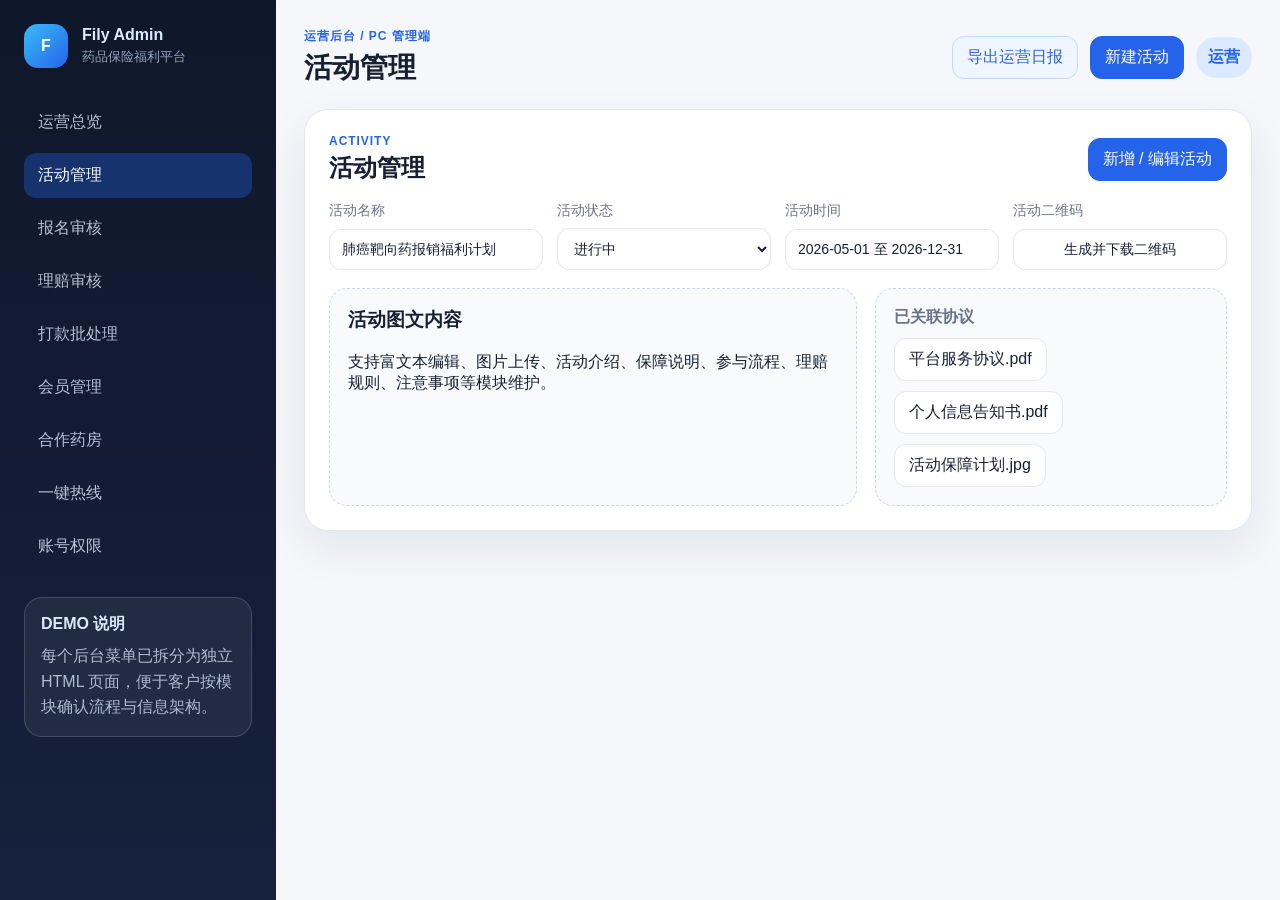
==== activities.html @ b3615c66 "Split admin demo into standalone pages" ====
<!doctype html>
<html lang="zh-CN">
<head>
  <meta charset="utf-8">
  <meta name="viewport" content="width=device-width, initial-scale=1">
  <title>活动管理 · 药品保险报销活动福利平台</title>
  <link rel="stylesheet" href="assets/styles.css">
</head>
<body data-page="activities">
  <div class="app-shell">
    <aside class="sidebar" aria-label="后台菜单">
      <div class="brand">
        <span class="brand-mark">F</span>
        <div>
          <strong>Fily Admin</strong>
          <small>药品保险福利平台</small>
        </div>
      </div>
      <nav class="menu">
        <a data-page="dashboard" href="index.html">运营总览</a>
        <a data-page="activities" href="activities.html">活动管理</a>
        <a data-page="enrollments" href="enrollments.html">报名审核</a>
        <a data-page="claims" href="claims.html">理赔审核</a>
        <a data-page="payments" href="payments.html">打款批处理</a>
        <a data-page="members" href="members.html">会员管理</a>
        <a data-page="pharmacies" href="pharmacies.html">合作药房</a>
        <a data-page="hotline" href="hotline.html">一键热线</a>
        <a data-page="permissions" href="permissions.html">账号权限</a>
      </nav>
      <div class="sidebar-card">
        <span>DEMO 说明</span>
        <p>每个后台菜单已拆分为独立 HTML 页面，便于客户按模块确认流程与信息架构。</p>
      </div>
    </aside>

    <main class="main">
      <header class="topbar">
        <div>
          <p class="eyebrow">运营后台 / PC 管理端</p>
          <h1>活动管理</h1>
        </div>
        <div class="top-actions">
          <button class="btn ghost">导出运营日报</button>
          <button class="btn primary">新建活动</button>
          <div class="avatar">运营</div>
        </div>
      </header>

      <section id="activities" class="panel">
        <div class="section-head">
          <div><p class="eyebrow">Activity</p><h2>活动管理</h2></div>
          <button class="btn primary">新增 / 编辑活动</button>
        </div>
        <div class="form-grid compact">
          <label>活动名称<input value="肺癌靶向药报销福利计划"></label>
          <label>活动状态<select><option>进行中</option><option>未发布</option><option>已结束</option></select></label>
          <label>活动时间<input value="2026-05-01 至 2026-12-31"></label>
          <label>活动二维码<button class="btn block">生成并下载二维码</button></label>
        </div>
        <div class="editor-preview">
          <div>
            <h3>活动图文内容</h3>
            <p>支持富文本编辑、图片上传、活动介绍、保障说明、参与流程、理赔规则、注意事项等模块维护。</p>
          </div>
          <div class="protocol-list">
            <span>已关联协议</span>
            <button>平台服务协议.pdf</button><button>个人信息告知书.pdf</button><button>活动保障计划.jpg</button>
          </div>
        </div>
      </section>
    </main>
  </div>
  <script src="assets/app.js"></script>
</body>
</html>
---- assets/styles.css ----
:root {
  --bg: #f5f7fb;
  --card: #ffffff;
  --line: #e5e7eb;
  --text: #172033;
  --muted: #697386;
  --primary: #2563eb;
  --primary-dark: #1d4ed8;
  --success: #059669;
  --warning: #d97706;
  --danger: #dc2626;
  --info: #0891b2;
  --shadow: 0 18px 45px rgba(15, 23, 42, 0.08);
}

* { box-sizing: border-box; }
html { scroll-behavior: smooth; }
body {
  margin: 0;
  color: var(--text);
  background: var(--bg);
  font-family: "Inter", "PingFang SC", "Microsoft YaHei", Arial, sans-serif;
}
button, input, select { font: inherit; }
button { cursor: pointer; }

.app-shell { display: flex; min-height: 100vh; }
.sidebar {
  position: fixed;
  inset: 0 auto 0 0;
  width: 276px;
  padding: 24px;
  color: #dbeafe;
  background: linear-gradient(180deg, #0f172a 0%, #16213d 100%);
  overflow-y: auto;
}
.brand { display: flex; gap: 14px; align-items: center; margin-bottom: 32px; }
.brand-mark {
  display: grid;
  width: 44px;
  height: 44px;
  place-items: center;
  border-radius: 14px;
  color: white;
  background: linear-gradient(135deg, #38bdf8, #2563eb);
  font-weight: 800;
}
.brand strong, .brand small { display: block; }
.brand small { color: #93a4bd; margin-top: 4px; }
.menu { display: grid; gap: 8px; }
.menu a {
  color: #b6c2d6;
  text-decoration: none;
  padding: 12px 14px;
  border-radius: 12px;
  transition: 0.2s ease;
}
.menu a:hover, .menu a.active { color: white; background: rgba(37, 99, 235, 0.34); }
.sidebar-card {
  margin-top: 28px;
  padding: 16px;
  border: 1px solid rgba(148, 163, 184, 0.28);
  border-radius: 18px;
  background: rgba(255, 255, 255, 0.06);
}
.sidebar-card span { font-weight: 700; }
.sidebar-card p { color: #aebbd0; line-height: 1.6; margin: 8px 0 0; }

.main { width: calc(100% - 276px); margin-left: 276px; padding: 28px; }
.topbar { display: flex; justify-content: space-between; align-items: center; gap: 20px; margin-bottom: 22px; }
.topbar h1 { margin: 4px 0 0; font-size: 28px; }
.top-actions { display: flex; align-items: center; gap: 12px; }
.avatar { padding: 10px 12px; border-radius: 999px; background: #dbeafe; color: var(--primary); font-weight: 700; }
.eyebrow { margin: 0; color: var(--primary); text-transform: uppercase; letter-spacing: 0.08em; font-size: 12px; font-weight: 800; }

.panel, .stat-card {
  background: var(--card);
  border: 1px solid var(--line);
  border-radius: 24px;
  box-shadow: var(--shadow);
}
.panel { padding: 24px; margin-bottom: 22px; }
.hero-panel { display: flex; justify-content: space-between; align-items: center; gap: 24px; background: radial-gradient(circle at right, #dbeafe 0, #fff 45%); }
.hero-copy h2 { max-width: 760px; font-size: 32px; line-height: 1.25; margin: 10px 0; }
.hero-copy p:last-child { color: var(--muted); line-height: 1.8; margin-bottom: 0; }
.hero-status { display: grid; gap: 10px; min-width: 160px; }
.status-pill, .tag { display: inline-flex; align-items: center; border-radius: 999px; font-weight: 700; white-space: nowrap; }
.status-pill { padding: 10px 12px; }
.tag { padding: 5px 9px; font-size: 12px; }
.success { color: var(--success); background: #d1fae5; }
.warning { color: var(--warning); background: #fef3c7; }
.danger { color: var(--danger); background: #fee2e2; }
.info { color: var(--info); background: #cffafe; }

.stats-grid, .grid-2 { display: grid; grid-template-columns: repeat(4, minmax(0, 1fr)); gap: 18px; margin-bottom: 22px; }
.grid-2 { grid-template-columns: repeat(2, minmax(0, 1fr)); }
.stat-card { padding: 20px; }
.stat-card span, .stat-card em { color: var(--muted); font-style: normal; }
.stat-card strong { display: block; margin: 10px 0 6px; font-size: 30px; }

.section-head { display: flex; justify-content: space-between; align-items: center; gap: 16px; margin-bottom: 18px; }
.section-head h2 { margin: 4px 0 0; }
.btn, .data-table button, .protocol-list button {
  border: 1px solid var(--line);
  border-radius: 12px;
  padding: 10px 14px;
  background: white;
  color: var(--text);
}
.btn.primary { color: white; border-color: var(--primary); background: var(--primary); }
.btn.primary:hover { background: var(--primary-dark); }
.btn.ghost { color: var(--primary); border-color: #bfdbfe; background: #eff6ff; }
.btn.block { width: 100%; }

.form-grid, .filters { display: grid; grid-template-columns: repeat(4, minmax(0, 1fr)); gap: 14px; }
.form-grid.single { grid-template-columns: 1fr; }
label { color: var(--muted); display: grid; gap: 8px; font-size: 14px; }
input, select {
  width: 100%;
  border: 1px solid var(--line);
  border-radius: 12px;
  padding: 11px 12px;
  background: #fff;
  color: var(--text);
}
.editor-preview, .two-column { display: grid; grid-template-columns: 1.2fr 0.8fr; gap: 18px; align-items: stretch; }
.editor-preview { margin-top: 18px; }
.editor-preview > div, .protocol-list, .upload-box, .timeline, .card-list article, .role-grid article {
  border: 1px dashed #cbd5e1;
  border-radius: 18px;
  padding: 18px;
  background: #f8fafc;
}
.editor-preview h3 { margin-top: 0; }
.protocol-list { display: flex; flex-wrap: wrap; gap: 10px; align-content: flex-start; }
.protocol-list span { width: 100%; color: var(--muted); font-weight: 700; }
.filters { margin-bottom: 16px; grid-template-columns: 2fr 1fr 1fr auto; }

.data-table { width: 100%; border-collapse: collapse; overflow: hidden; }
.data-table th, .data-table td { border-bottom: 1px solid var(--line); padding: 14px 12px; text-align: left; vertical-align: top; }
.data-table th { color: var(--muted); background: #f8fafc; font-size: 13px; }
.data-table td { font-size: 14px; }
.data-table button { padding: 6px 9px; margin-right: 6px; font-size: 12px; }

.kanban { display: grid; grid-template-columns: repeat(4, minmax(0, 1fr)); gap: 14px; margin-bottom: 18px; }
.kanban article { border-radius: 18px; padding: 18px; background: linear-gradient(180deg, #f8fafc, #eef6ff); border: 1px solid #dbeafe; }
.kanban span { color: var(--muted); }
.kanban strong { display: block; font-size: 30px; margin: 8px 0; }
.kanban p, .two-column p { color: var(--muted); line-height: 1.7; }
.upload-box { display: grid; min-height: 160px; place-items: center; color: var(--primary); font-weight: 800; }
.timeline { display: grid; gap: 12px; }
.timeline div { display: grid; gap: 6px; padding-left: 16px; border-left: 3px solid var(--primary); }
.timeline span, .card-list small, .card-list span, .role-grid span { color: var(--muted); }
.card-list, .role-grid { display: grid; gap: 12px; }
.card-list article, .role-grid article { display: grid; gap: 8px; }
.qr-demo { display: grid; place-items: center; min-height: 140px; border-radius: 18px; color: var(--muted); background: repeating-linear-gradient(45deg, #f8fafc, #f8fafc 10px, #eef2ff 10px, #eef2ff 20px); border: 1px solid var(--line); }

@media (max-width: 1180px) {
  .stats-grid, .kanban { grid-template-columns: repeat(2, minmax(0, 1fr)); }
  .form-grid, .filters, .editor-preview, .two-column, .grid-2 { grid-template-columns: 1fr; }
  .topbar, .hero-panel { align-items: flex-start; flex-direction: column; }
}
@media (max-width: 760px) {
  .sidebar { position: static; width: 100%; }
  .main { width: 100%; margin-left: 0; padding: 18px; }
  .app-shell { display: block; }
  .stats-grid, .kanban { grid-template-columns: 1fr; }
  .data-table { display: block; overflow-x: auto; white-space: nowrap; }
}

.config-block { margin-top: 22px; border-top: 1px solid var(--line); padding-top: 22px; }
.section-head.slim { margin-bottom: 14px; }
.section-head.slim h3 { margin: 4px 0 0; font-size: 20px; }
.config-grid { display: grid; grid-template-columns: repeat(2, minmax(0, 1fr)); gap: 18px; }
.config-card { border: 1px solid var(--line); border-radius: 20px; padding: 18px; background: linear-gradient(180deg, #fff, #f8fafc); }
.config-title { display: flex; gap: 12px; align-items: center; margin-bottom: 16px; }
.config-title b, .config-title small { display: block; }
.config-title small { color: var(--muted); margin-top: 4px; line-height: 1.5; }
.config-icon { display: grid; width: 42px; height: 42px; place-items: center; border-radius: 14px; color: #fff; background: var(--primary); font-weight: 800; }
.config-icon.claim { background: var(--success); }
.mini-table { width: 100%; border-collapse: collapse; margin-bottom: 14px; }
.mini-table th, .mini-table td { border-bottom: 1px solid var(--line); padding: 10px 8px; text-align: left; font-size: 13px; }
.mini-table th { color: var(--muted); background: #f8fafc; }
.upload-samples { display: grid; grid-template-columns: repeat(3, minmax(0, 1fr)); gap: 10px; margin-bottom: 14px; }
.upload-sample { min-height: 92px; display: grid; place-items: center; gap: 6px; border: 1px dashed #93c5fd; border-radius: 14px; color: var(--primary); background: #eff6ff; text-align: center; }
.upload-sample span { font-size: 26px; line-height: 1; }
.upload-sample small { color: var(--muted); padding: 0 8px 8px; }
.protocol-list.dense { padding: 14px; border-style: solid; }
.protocol-list.dense button { padding: 8px 10px; font-size: 12px; }

@media (max-width: 1180px) {
  .config-grid { grid-template-columns: 1fr; }
}
@media (max-width: 760px) {
  .upload-samples { grid-template-columns: 1fr; }
  .mini-table { display: block; overflow-x: auto; white-space: nowrap; }
}
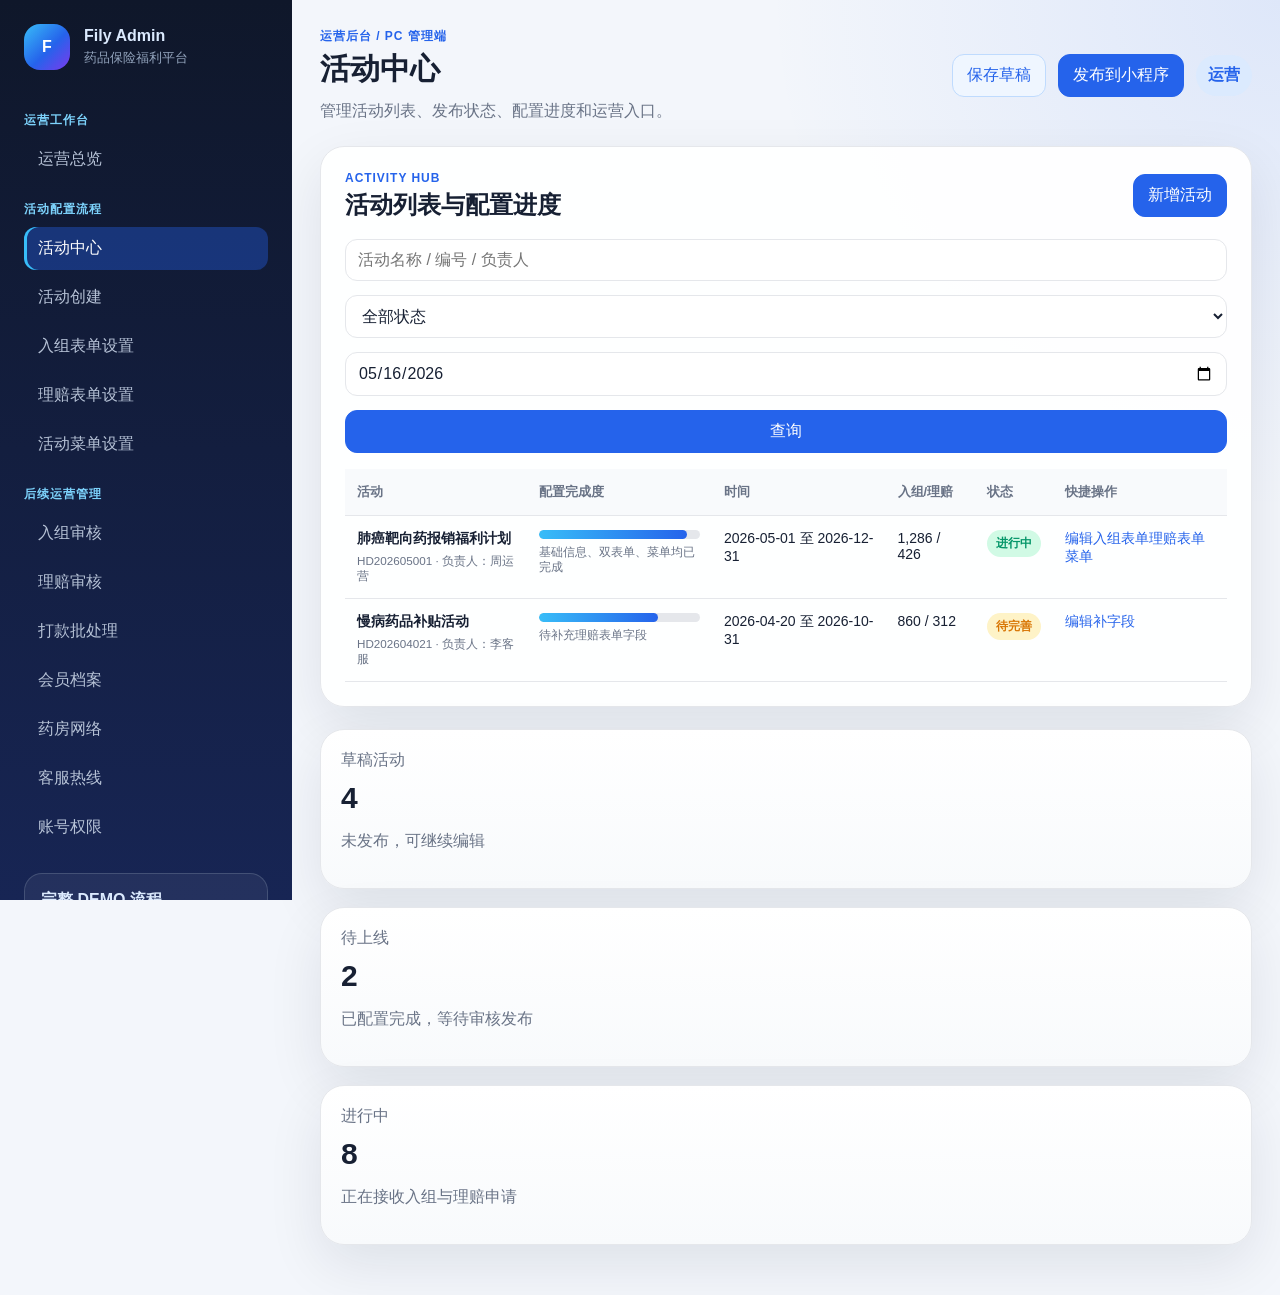
==== commit ed3b155c: "Build high fidelity activity operations demo" ====
--- a/activities.html
+++ b/activities.html
@@ -3,7 +3,7 @@
 <head>
   <meta charset="utf-8">
   <meta name="viewport" content="width=device-width, initial-scale=1">
-  <title>活动管理 · 药品保险报销活动福利平台</title>
+  <title>活动中心 · 药品保险报销活动福利平台</title>
   <link rel="stylesheet" href="assets/styles.css">
 </head>
 <body data-page="activities">
@@ -17,19 +17,26 @@
         </div>
       </div>
       <nav class="menu">
+        <span class="menu-group">运营工作台</span>
         <a data-page="dashboard" href="index.html">运营总览</a>
-        <a data-page="activities" href="activities.html">活动管理</a>
-        <a data-page="enrollments" href="enrollments.html">报名审核</a>
+        <span class="menu-group">活动配置流程</span>
+        <a data-page="activities" href="activities.html">活动中心</a>
+        <a data-page="activity-create" href="activity-create.html">活动创建</a>
+        <a data-page="enrollment-form" href="enrollment-form.html">入组表单设置</a>
+        <a data-page="claim-form" href="claim-form.html">理赔表单设置</a>
+        <a data-page="activity-menu" href="activity-menu.html">活动菜单设置</a>
+        <span class="menu-group">后续运营管理</span>
+        <a data-page="enrollments" href="enrollments.html">入组审核</a>
         <a data-page="claims" href="claims.html">理赔审核</a>
         <a data-page="payments" href="payments.html">打款批处理</a>
-        <a data-page="members" href="members.html">会员管理</a>
-        <a data-page="pharmacies" href="pharmacies.html">合作药房</a>
-        <a data-page="hotline" href="hotline.html">一键热线</a>
+        <a data-page="members" href="members.html">会员档案</a>
+        <a data-page="pharmacies" href="pharmacies.html">药房网络</a>
+        <a data-page="hotline" href="hotline.html">客服热线</a>
         <a data-page="permissions" href="permissions.html">账号权限</a>
       </nav>
       <div class="sidebar-card">
-        <span>DEMO 说明</span>
-        <p>每个后台菜单已拆分为独立 HTML 页面，便于客户按模块确认流程与信息架构。</p>
+        <span>完整 DEMO 流程</span>
+        <p>覆盖活动创建、入组/理赔表单、活动菜单、小程序预览与报名、理赔、打款等后续运营页面。</p>
       </div>
     </aside>
 
@@ -37,36 +44,37 @@
       <header class="topbar">
         <div>
           <p class="eyebrow">运营后台 / PC 管理端</p>
-          <h1>活动管理</h1>
+          <h1>活动中心</h1>
+          <p class="top-desc">管理活动列表、发布状态、配置进度和运营入口。</p>
         </div>
         <div class="top-actions">
-          <button class="btn ghost">导出运营日报</button>
-          <button class="btn primary">新建活动</button>
+          <button class="btn ghost">保存草稿</button>
+          <button class="btn primary">发布到小程序</button>
           <div class="avatar">运营</div>
         </div>
       </header>
 
-      <section id="activities" class="panel">
-        <div class="section-head">
-          <div><p class="eyebrow">Activity</p><h2>活动管理</h2></div>
-          <button class="btn primary">新增 / 编辑活动</button>
+      <section class="panel">
+        <div class="section-head"><div><p class="eyebrow">Activity Hub</p><h2>活动列表与配置进度</h2></div><a class="btn primary" href="activity-create.html">新增活动</a></div>
+        <div class="filters">
+          <input placeholder="活动名称 / 编号 / 负责人">
+          <select><option>全部状态</option><option>草稿</option><option>待发布</option><option>进行中</option><option>已结束</option></select>
+          <input type="date" value="2026-05-16">
+          <button class="btn primary">查询</button>
         </div>
-        <div class="form-grid compact">
-          <label>活动名称<input value="肺癌靶向药报销福利计划"></label>
-          <label>活动状态<select><option>进行中</option><option>未发布</option><option>已结束</option></select></label>
-          <label>活动时间<input value="2026-05-01 至 2026-12-31"></label>
-          <label>活动二维码<button class="btn block">生成并下载二维码</button></label>
-        </div>
-        <div class="editor-preview">
-          <div>
-            <h3>活动图文内容</h3>
-            <p>支持富文本编辑、图片上传、活动介绍、保障说明、参与流程、理赔规则、注意事项等模块维护。</p>
-          </div>
-          <div class="protocol-list">
-            <span>已关联协议</span>
-            <button>平台服务协议.pdf</button><button>个人信息告知书.pdf</button><button>活动保障计划.jpg</button>
-          </div>
-        </div>
+        <table class="data-table rich-table">
+          <thead><tr><th>活动</th><th>配置完成度</th><th>时间</th><th>入组/理赔</th><th>状态</th><th>快捷操作</th></tr></thead>
+          <tbody>
+            <tr><td><b>肺癌靶向药报销福利计划</b><small>HD202605001 · 负责人：周运营</small></td><td><div class="progress"><i style="width: 92%"></i></div><small>基础信息、双表单、菜单均已完成</small></td><td>2026-05-01 至 2026-12-31</td><td>1,286 / 426</td><td><span class="tag success">进行中</span></td><td><a href="activity-create.html">编辑</a><a href="enrollment-form.html">入组表单</a><a href="claim-form.html">理赔表单</a><a href="activity-menu.html">菜单</a></td></tr>
+            <tr><td><b>慢病药品补贴活动</b><small>HD202604021 · 负责人：李客服</small></td><td><div class="progress"><i style="width: 74%"></i></div><small>待补充理赔表单字段</small></td><td>2026-04-20 至 2026-10-31</td><td>860 / 312</td><td><span class="tag warning">待完善</span></td><td><a href="activity-create.html">编辑</a><a href="claim-form.html">补字段</a></td></tr>
+          </tbody>
+        </table>
+      </section>
+
+      <section class="grid-3">
+        <article class="metric-card"><span>草稿活动</span><strong>4</strong><p>未发布，可继续编辑</p></article>
+        <article class="metric-card"><span>待上线</span><strong>2</strong><p>已配置完成，等待审核发布</p></article>
+        <article class="metric-card"><span>进行中</span><strong>8</strong><p>正在接收入组与理赔申请</p></article>
       </section>
     </main>
   </div>
--- a/assets/styles.css
+++ b/assets/styles.css
@@ -1,5 +1,5 @@
 :root {
-  --bg: #f5f7fb;
+  --bg: #f3f6fb;
   --card: #ffffff;
   --line: #e5e7eb;
   --text: #172033;
@@ -10,7 +10,8 @@
   --warning: #d97706;
   --danger: #dc2626;
   --info: #0891b2;
-  --shadow: 0 18px 45px rgba(15, 23, 42, 0.08);
+  --purple: #7c3aed;
+  --shadow: 0 20px 55px rgba(15, 23, 42, 0.09);
 }
 
 * { box-sizing: border-box; }
@@ -18,73 +19,85 @@
 body {
   margin: 0;
   color: var(--text);
-  background: var(--bg);
+  background:
+    radial-gradient(circle at top right, rgba(37, 99, 235, 0.1), transparent 32rem),
+    var(--bg);
   font-family: "Inter", "PingFang SC", "Microsoft YaHei", Arial, sans-serif;
 }
-button, input, select { font: inherit; }
-button { cursor: pointer; }
+button, input, select, textarea { font: inherit; }
+button, .btn { cursor: pointer; }
+a { color: var(--primary); text-decoration: none; }
+small { display: block; color: var(--muted); margin-top: 6px; }
 
 .app-shell { display: flex; min-height: 100vh; }
 .sidebar {
   position: fixed;
   inset: 0 auto 0 0;
-  width: 276px;
+  width: 292px;
   padding: 24px;
   color: #dbeafe;
-  background: linear-gradient(180deg, #0f172a 0%, #16213d 100%);
+  background: linear-gradient(180deg, #0f172a 0%, #172554 100%);
   overflow-y: auto;
 }
-.brand { display: flex; gap: 14px; align-items: center; margin-bottom: 32px; }
+.brand { display: flex; gap: 14px; align-items: center; margin-bottom: 28px; }
 .brand-mark {
   display: grid;
-  width: 44px;
-  height: 44px;
+  width: 46px;
+  height: 46px;
   place-items: center;
-  border-radius: 14px;
+  border-radius: 16px;
   color: white;
-  background: linear-gradient(135deg, #38bdf8, #2563eb);
-  font-weight: 800;
+  background: linear-gradient(135deg, #38bdf8, #2563eb 55%, #7c3aed);
+  font-weight: 900;
 }
 .brand strong, .brand small { display: block; }
 .brand small { color: #93a4bd; margin-top: 4px; }
-.menu { display: grid; gap: 8px; }
+.menu { display: grid; gap: 6px; }
+.menu-group {
+  margin: 14px 0 3px;
+  color: #7dd3fc;
+  font-size: 12px;
+  font-weight: 800;
+  letter-spacing: 0.08em;
+}
 .menu a {
   color: #b6c2d6;
   text-decoration: none;
-  padding: 12px 14px;
+  padding: 11px 14px;
   border-radius: 12px;
   transition: 0.2s ease;
 }
-.menu a:hover, .menu a.active { color: white; background: rgba(37, 99, 235, 0.34); }
+.menu a:hover, .menu a.active { color: white; background: rgba(37, 99, 235, 0.38); box-shadow: inset 3px 0 0 #38bdf8; }
 .sidebar-card {
-  margin-top: 28px;
+  margin-top: 24px;
   padding: 16px;
   border: 1px solid rgba(148, 163, 184, 0.28);
   border-radius: 18px;
   background: rgba(255, 255, 255, 0.06);
 }
-.sidebar-card span { font-weight: 700; }
-.sidebar-card p { color: #aebbd0; line-height: 1.6; margin: 8px 0 0; }
-
-.main { width: calc(100% - 276px); margin-left: 276px; padding: 28px; }
+.sidebar-card span { font-weight: 800; }
+.sidebar-card p { color: #aebbd0; line-height: 1.65; margin: 8px 0 0; }
+
+.main { width: calc(100% - 292px); margin-left: 292px; padding: 28px; }
 .topbar { display: flex; justify-content: space-between; align-items: center; gap: 20px; margin-bottom: 22px; }
-.topbar h1 { margin: 4px 0 0; font-size: 28px; }
-.top-actions { display: flex; align-items: center; gap: 12px; }
-.avatar { padding: 10px 12px; border-radius: 999px; background: #dbeafe; color: var(--primary); font-weight: 700; }
-.eyebrow { margin: 0; color: var(--primary); text-transform: uppercase; letter-spacing: 0.08em; font-size: 12px; font-weight: 800; }
-
-.panel, .stat-card {
-  background: var(--card);
+.topbar h1 { margin: 4px 0 0; font-size: 30px; }
+.top-desc { margin: 8px 0 0; color: var(--muted); line-height: 1.6; }
+.top-actions { display: flex; align-items: center; gap: 12px; flex-wrap: wrap; justify-content: flex-end; }
+.avatar { padding: 10px 12px; border-radius: 999px; background: #dbeafe; color: var(--primary); font-weight: 800; }
+.eyebrow { margin: 0; color: var(--primary); text-transform: uppercase; letter-spacing: 0.08em; font-size: 12px; font-weight: 900; }
+
+.panel, .stat-card, .metric-card {
+  background: rgba(255, 255, 255, 0.96);
   border: 1px solid var(--line);
   border-radius: 24px;
   box-shadow: var(--shadow);
 }
 .panel { padding: 24px; margin-bottom: 22px; }
-.hero-panel { display: flex; justify-content: space-between; align-items: center; gap: 24px; background: radial-gradient(circle at right, #dbeafe 0, #fff 45%); }
-.hero-copy h2 { max-width: 760px; font-size: 32px; line-height: 1.25; margin: 10px 0; }
-.hero-copy p:last-child { color: var(--muted); line-height: 1.8; margin-bottom: 0; }
-.hero-status { display: grid; gap: 10px; min-width: 160px; }
-.status-pill, .tag { display: inline-flex; align-items: center; border-radius: 999px; font-weight: 700; white-space: nowrap; }
+.hero-panel { display: flex; justify-content: space-between; align-items: center; gap: 24px; background: radial-gradient(circle at right, #dbeafe 0, #fff 48%); }
+.hero-copy h2 { max-width: 850px; font-size: 34px; line-height: 1.25; margin: 10px 0; }
+.hero-copy p:last-child { color: var(--muted); line-height: 1.85; margin-bottom: 0; }
+.hero-status { display: grid; gap: 10px; min-width: 175px; }
+.status-pill, .tag { display: inline-flex; align-items: center; border-radius: 999px; font-weight: 800; white-space: nowrap; }
 .status-pill { padding: 10px 12px; }
 .tag { padding: 5px 9px; font-size: 12px; }
 .success { color: var(--success); background: #d1fae5; }
@@ -92,15 +105,21 @@
 .danger { color: var(--danger); background: #fee2e2; }
 .info { color: var(--info); background: #cffafe; }
 
-.stats-grid, .grid-2 { display: grid; grid-template-columns: repeat(4, minmax(0, 1fr)); gap: 18px; margin-bottom: 22px; }
+.stats-grid, .grid-2, .grid-3 { display: grid; gap: 18px; margin-bottom: 22px; }
+.stats-grid { grid-template-columns: repeat(4, minmax(0, 1fr)); }
 .grid-2 { grid-template-columns: repeat(2, minmax(0, 1fr)); }
-.stat-card { padding: 20px; }
-.stat-card span, .stat-card em { color: var(--muted); font-style: normal; }
-.stat-card strong { display: block; margin: 10px 0 6px; font-size: 30px; }
+.grid-3 { grid-template-columns: repeat(3, minmax(0, 1fr)); }
+.stat-card, .metric-card { padding: 20px; }
+.stat-card span, .stat-card em, .metric-card span, .metric-card p { color: var(--muted); font-style: normal; }
+.stat-card strong, .metric-card strong { display: block; margin: 10px 0 6px; font-size: 30px; }
+.metric-card { background: linear-gradient(180deg, #fff, #f8fafc); }
 
 .section-head { display: flex; justify-content: space-between; align-items: center; gap: 16px; margin-bottom: 18px; }
 .section-head h2 { margin: 4px 0 0; }
-.btn, .data-table button, .protocol-list button {
+.btn, .data-table button, .protocol-list button, .field-card button, .menu-config button {
+  display: inline-flex;
+  align-items: center;
+  justify-content: center;
   border: 1px solid var(--line);
   border-radius: 12px;
   padding: 10px 14px;
@@ -115,7 +134,7 @@
 .form-grid, .filters { display: grid; grid-template-columns: repeat(4, minmax(0, 1fr)); gap: 14px; }
 .form-grid.single { grid-template-columns: 1fr; }
 label { color: var(--muted); display: grid; gap: 8px; font-size: 14px; }
-input, select {
+input, select, textarea {
   width: 100%;
   border: 1px solid var(--line);
   border-radius: 12px;
@@ -123,75 +142,114 @@
   background: #fff;
   color: var(--text);
 }
-.editor-preview, .two-column { display: grid; grid-template-columns: 1.2fr 0.8fr; gap: 18px; align-items: stretch; }
-.editor-preview { margin-top: 18px; }
-.editor-preview > div, .protocol-list, .upload-box, .timeline, .card-list article, .role-grid article {
-  border: 1px dashed #cbd5e1;
-  border-radius: 18px;
-  padding: 18px;
-  background: #f8fafc;
-}
-.editor-preview h3 { margin-top: 0; }
-.protocol-list { display: flex; flex-wrap: wrap; gap: 10px; align-content: flex-start; }
-.protocol-list span { width: 100%; color: var(--muted); font-weight: 700; }
+textarea { min-height: 96px; resize: vertical; }
 .filters { margin-bottom: 16px; grid-template-columns: 2fr 1fr 1fr auto; }
 
 .data-table { width: 100%; border-collapse: collapse; overflow: hidden; }
 .data-table th, .data-table td { border-bottom: 1px solid var(--line); padding: 14px 12px; text-align: left; vertical-align: top; }
 .data-table th { color: var(--muted); background: #f8fafc; font-size: 13px; }
 .data-table td { font-size: 14px; }
-.data-table button { padding: 6px 9px; margin-right: 6px; font-size: 12px; }
+.data-table button { padding: 6px 9px; margin: 0 6px 6px 0; font-size: 12px; }
+.rich-table td:first-child b, .rich-table td:nth-child(2) b { display: block; margin-bottom: 2px; }
+.progress { height: 9px; overflow: hidden; border-radius: 999px; background: #e5e7eb; }
+.progress i { display: block; height: 100%; border-radius: inherit; background: linear-gradient(90deg, #38bdf8, #2563eb); }
+
+.process-flow { display: grid; grid-template-columns: repeat(5, minmax(0, 1fr)); gap: 14px; }
+.process-flow article, .task-list div, .funnel div, .field-card, .menu-config, .rule-matrix div, .rule-card, .file-chip {
+  border: 1px solid #dbeafe;
+  border-radius: 18px;
+  background: #f8fafc;
+  padding: 16px;
+}
+.process-flow span { display: inline-grid; place-items: center; width: 34px; height: 34px; border-radius: 50%; color: white; background: var(--primary); font-weight: 900; }
+.process-flow b { display: block; margin: 12px 0 6px; }
+.process-flow p, .task-list span, .funnel span, .field-card span, .menu-config span, .rule-matrix span { color: var(--muted); line-height: 1.6; }
+.task-list { display: grid; gap: 12px; }
+.task-list div { display: flex; align-items: center; justify-content: space-between; gap: 12px; }
+.funnel { display: grid; gap: 14px; }
+.funnel div { position: relative; overflow: hidden; }
+.funnel b { display: block; margin: 6px 0 10px; font-size: 24px; }
+.funnel i { display: block; height: 8px; border-radius: 999px; background: linear-gradient(90deg, #38bdf8, #2563eb); }
+
+.stepper { display: grid; grid-template-columns: repeat(4, 1fr); gap: 12px; margin-bottom: 22px; }
+.stepper span { padding: 12px; border-radius: 14px; color: var(--muted); background: #f8fafc; border: 1px solid var(--line); text-align: center; font-weight: 800; }
+.stepper .done { color: var(--success); background: #ecfdf5; border-color: #a7f3d0; }
+.stepper .active { color: white; background: var(--primary); border-color: var(--primary); }
+.editor-layout, .builder-layout, .two-column { display: grid; grid-template-columns: minmax(0, 1.25fr) minmax(320px, 0.75fr); gap: 18px; align-items: start; }
+.editor-layout { margin-top: 18px; }
+.mock-editor, .side-panel, .phone-preview, .service-preview, .upload-box, .timeline, .card-list article, .role-grid article, .detail-drawer .evidence-grid div {
+  border: 1px dashed #cbd5e1;
+  border-radius: 20px;
+  padding: 18px;
+  background: #f8fafc;
+}
+.editor-toolbar { display: flex; gap: 8px; align-items: center; margin-bottom: 12px; flex-wrap: wrap; }
+.editor-toolbar span { width: 12px; height: 12px; border-radius: 50%; background: #cbd5e1; }
+.editor-toolbar button { border: 1px solid var(--line); border-radius: 10px; background: #fff; padding: 7px 10px; }
+.side-panel { display: grid; gap: 12px; }
+.file-chip { display: flex; align-items: center; justify-content: space-between; gap: 12px; }
+.file-chip em { color: var(--success); font-style: normal; font-weight: 800; }
+
+.builder-layout { margin-bottom: 22px; }
+.builder-main { margin-bottom: 0; }
+.field-card, .menu-config { display: grid; grid-template-columns: 190px 1fr auto; align-items: center; gap: 14px; margin-bottom: 12px; }
+.field-card.required { border-color: #bfdbfe; background: #eff6ff; }
+.approval-rules, .rule-matrix { margin-top: 18px; }
+.approval-rules label { display: flex; grid-template-columns: none; align-items: center; margin: 10px 0; color: var(--text); }
+.approval-rules input { width: auto; }
+.rule-matrix { display: grid; gap: 10px; }
+.rule-matrix div { display: grid; grid-template-columns: 130px 1fr; align-items: center; }
+.phone-preview {
+  width: 360px;
+  max-width: 100%;
+  margin: 0 auto;
+  border-radius: 34px;
+  border-style: solid;
+  border-width: 10px;
+  border-color: #111827;
+  background: #eef2ff;
+  box-shadow: 0 28px 60px rgba(15, 23, 42, 0.18);
+}
+.phone-top, .phone-banner { margin: -4px -4px 16px; padding: 18px; border-radius: 22px; color: white; background: linear-gradient(135deg, #2563eb, #7c3aed); text-align: center; font-weight: 900; }
+.phone-banner { min-height: 120px; display: grid; place-items: center; }
+.phone-card { display: grid; gap: 12px; padding: 16px; border-radius: 18px; background: #fff; }
+.phone-card button, .phone-preview button { border: 0; border-radius: 12px; padding: 12px; color: #fff; background: var(--primary); font-weight: 800; }
+.upload-mini { padding: 14px; border: 1px dashed #93c5fd; border-radius: 14px; color: var(--primary); text-align: center; background: #eff6ff; }
+.phone-tabs { display: grid; grid-template-columns: repeat(4, 1fr); gap: 6px; margin-bottom: 12px; }
+.phone-tabs span { padding: 8px 4px; border-radius: 999px; background: #fff; color: var(--primary); text-align: center; font-size: 12px; font-weight: 800; }
+.menu-config em { color: var(--muted); font-style: normal; }
 
 .kanban { display: grid; grid-template-columns: repeat(4, minmax(0, 1fr)); gap: 14px; margin-bottom: 18px; }
 .kanban article { border-radius: 18px; padding: 18px; background: linear-gradient(180deg, #f8fafc, #eef6ff); border: 1px solid #dbeafe; }
 .kanban span { color: var(--muted); }
 .kanban strong { display: block; font-size: 30px; margin: 8px 0; }
 .kanban p, .two-column p { color: var(--muted); line-height: 1.7; }
-.upload-box { display: grid; min-height: 160px; place-items: center; color: var(--primary); font-weight: 800; }
+.upload-box { display: grid; min-height: 170px; place-items: center; color: var(--primary); font-weight: 900; }
 .timeline { display: grid; gap: 12px; }
 .timeline div { display: grid; gap: 6px; padding-left: 16px; border-left: 3px solid var(--primary); }
 .timeline span, .card-list small, .card-list span, .role-grid span { color: var(--muted); }
 .card-list, .role-grid { display: grid; gap: 12px; }
+.role-grid { grid-template-columns: repeat(2, minmax(0, 1fr)); }
 .card-list article, .role-grid article { display: grid; gap: 8px; }
-.qr-demo { display: grid; place-items: center; min-height: 140px; border-radius: 18px; color: var(--muted); background: repeating-linear-gradient(45deg, #f8fafc, #f8fafc 10px, #eef2ff 10px, #eef2ff 20px); border: 1px solid var(--line); }
-
-@media (max-width: 1180px) {
-  .stats-grid, .kanban { grid-template-columns: repeat(2, minmax(0, 1fr)); }
-  .form-grid, .filters, .editor-preview, .two-column, .grid-2 { grid-template-columns: 1fr; }
-  .topbar, .hero-panel { align-items: flex-start; flex-direction: column; }
-}
-@media (max-width: 760px) {
+.pharmacy-grid { grid-template-columns: repeat(2, minmax(0, 1fr)); }
+.mini-map, .qr-demo { display: grid; place-items: center; min-height: 130px; border-radius: 18px; color: var(--muted); background: repeating-linear-gradient(45deg, #f8fafc, #f8fafc 10px, #eef2ff 10px, #eef2ff 20px); border: 1px solid var(--line); }
+.service-preview { display: grid; gap: 16px; }
+.detail-drawer { display: grid; gap: 16px; }
+.evidence-grid { display: grid; grid-template-columns: repeat(4, 1fr); gap: 12px; }
+.evidence-grid div { min-height: 120px; display: grid; place-items: center; color: var(--muted); }
+
+@media (max-width: 1280px) {
+  .stats-grid, .kanban, .process-flow { grid-template-columns: repeat(2, minmax(0, 1fr)); }
+  .grid-3, .pharmacy-grid, .role-grid { grid-template-columns: 1fr; }
+  .form-grid, .filters, .editor-layout, .builder-layout, .two-column { grid-template-columns: 1fr; }
+  .phone-preview { width: 100%; }
+}
+@media (max-width: 820px) {
   .sidebar { position: static; width: 100%; }
   .main { width: 100%; margin-left: 0; padding: 18px; }
   .app-shell { display: block; }
-  .stats-grid, .kanban { grid-template-columns: 1fr; }
+  .topbar, .hero-panel, .section-head { align-items: flex-start; flex-direction: column; }
+  .stats-grid, .kanban, .process-flow, .grid-2, .grid-3, .stepper, .evidence-grid { grid-template-columns: 1fr; }
+  .field-card, .menu-config, .rule-matrix div { grid-template-columns: 1fr; }
   .data-table { display: block; overflow-x: auto; white-space: nowrap; }
 }
-
-.config-block { margin-top: 22px; border-top: 1px solid var(--line); padding-top: 22px; }
-.section-head.slim { margin-bottom: 14px; }
-.section-head.slim h3 { margin: 4px 0 0; font-size: 20px; }
-.config-grid { display: grid; grid-template-columns: repeat(2, minmax(0, 1fr)); gap: 18px; }
-.config-card { border: 1px solid var(--line); border-radius: 20px; padding: 18px; background: linear-gradient(180deg, #fff, #f8fafc); }
-.config-title { display: flex; gap: 12px; align-items: center; margin-bottom: 16px; }
-.config-title b, .config-title small { display: block; }
-.config-title small { color: var(--muted); margin-top: 4px; line-height: 1.5; }
-.config-icon { display: grid; width: 42px; height: 42px; place-items: center; border-radius: 14px; color: #fff; background: var(--primary); font-weight: 800; }
-.config-icon.claim { background: var(--success); }
-.mini-table { width: 100%; border-collapse: collapse; margin-bottom: 14px; }
-.mini-table th, .mini-table td { border-bottom: 1px solid var(--line); padding: 10px 8px; text-align: left; font-size: 13px; }
-.mini-table th { color: var(--muted); background: #f8fafc; }
-.upload-samples { display: grid; grid-template-columns: repeat(3, minmax(0, 1fr)); gap: 10px; margin-bottom: 14px; }
-.upload-sample { min-height: 92px; display: grid; place-items: center; gap: 6px; border: 1px dashed #93c5fd; border-radius: 14px; color: var(--primary); background: #eff6ff; text-align: center; }
-.upload-sample span { font-size: 26px; line-height: 1; }
-.upload-sample small { color: var(--muted); padding: 0 8px 8px; }
-.protocol-list.dense { padding: 14px; border-style: solid; }
-.protocol-list.dense button { padding: 8px 10px; font-size: 12px; }
-
-@media (max-width: 1180px) {
-  .config-grid { grid-template-columns: 1fr; }
-}
-@media (max-width: 760px) {
-  .upload-samples { grid-template-columns: 1fr; }
-  .mini-table { display: block; overflow-x: auto; white-space: nowrap; }
-}
